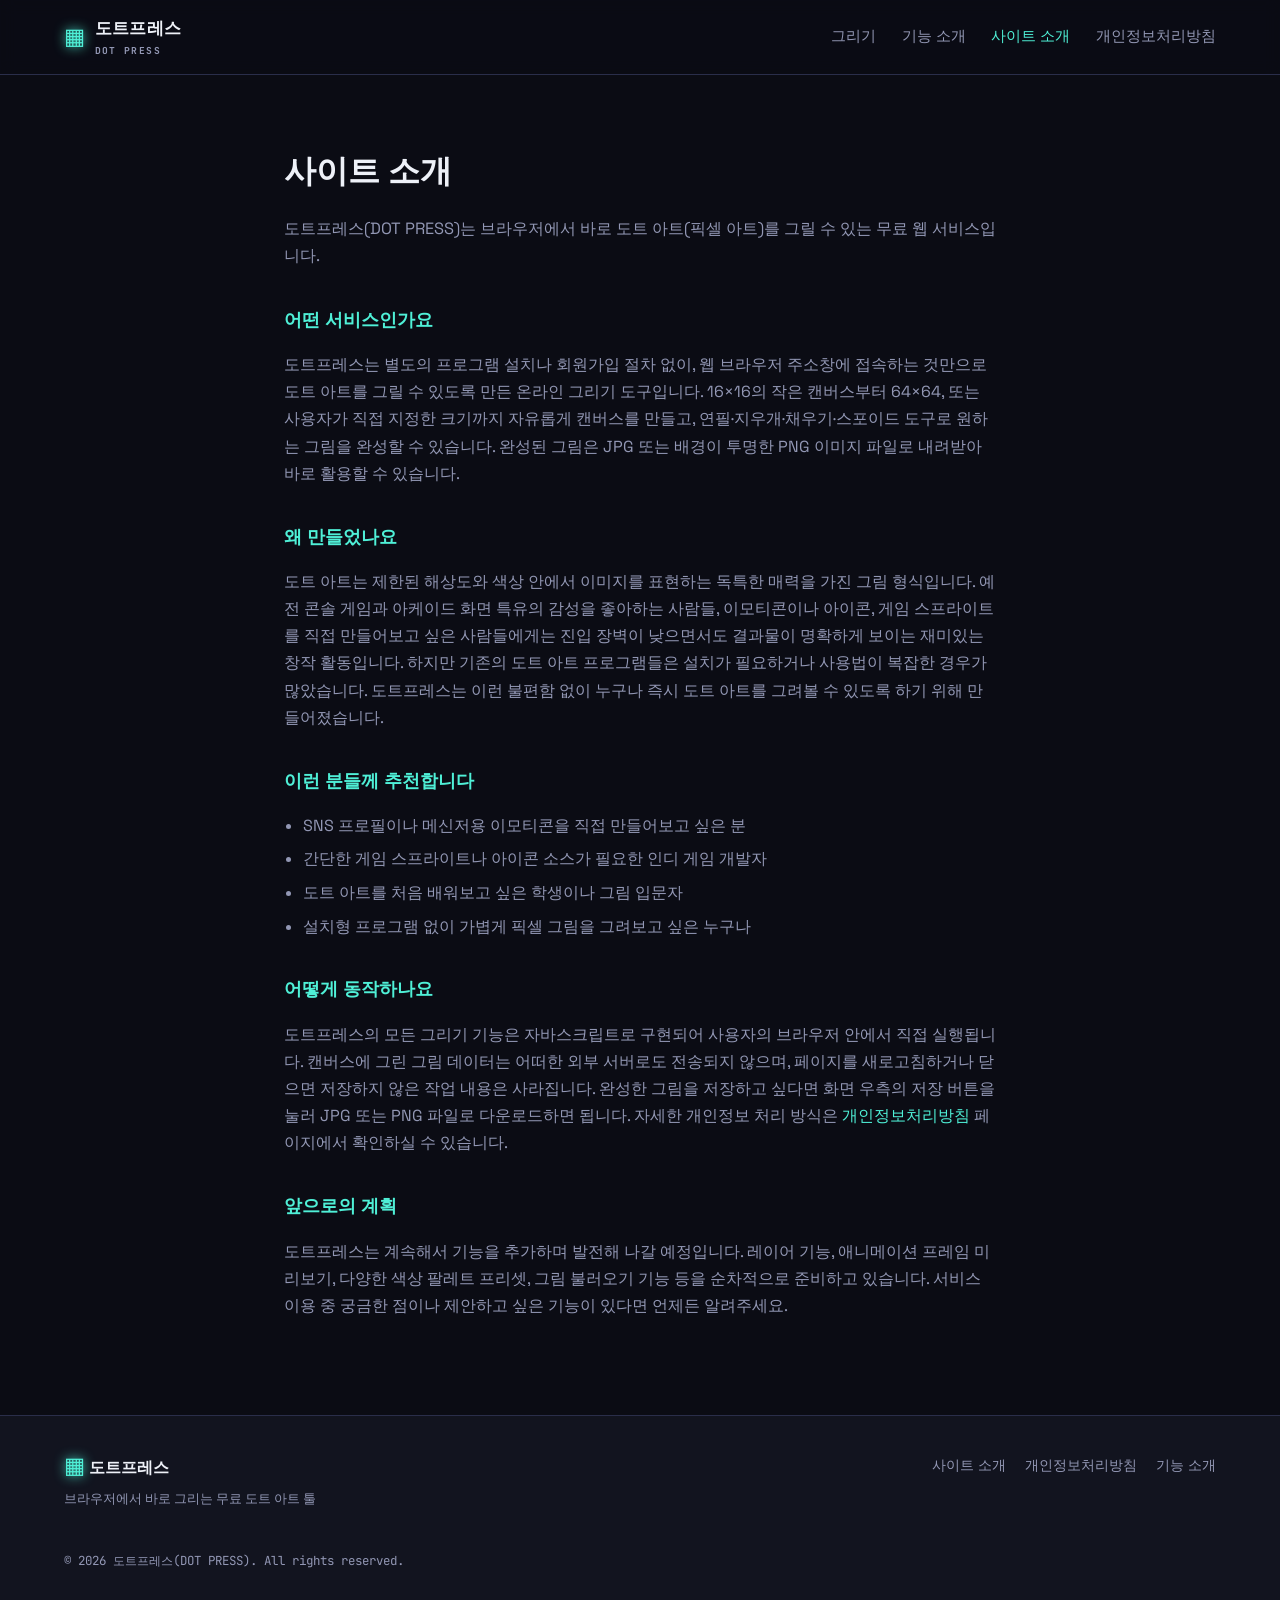
==== about.html @ c0f04114 "Add files via upload" ====
<!DOCTYPE html>
<html lang="ko">
<head>
<meta charset="UTF-8">
<meta name="viewport" content="width=device-width, initial-scale=1.0">
<title>사이트 소개 | 도트프레스 - 무료 도트 아트 그리기 툴</title>
<meta name="description" content="도트프레스는 설치나 회원가입 없이 브라우저에서 바로 도트 아트를 그릴 수 있는 무료 웹 그리기 도구입니다. 서비스 소개와 만든 이유, 사용 방법을 안내합니다.">
<link rel="canonical" href="https://your-domain.com/about.html">
<link rel="icon" type="image/svg+xml" href="favicon.svg">
<link rel="manifest" href="site.webmanifest">
<meta name="theme-color" content="#0b0c14">
<link rel="preconnect" href="https://fonts.googleapis.com">
<link rel="preconnect" href="https://fonts.gstatic.com" crossorigin>
<link href="https://fonts.googleapis.com/css2?family=Press+Start+2P&family=Space+Grotesk:wght@400;500;600;700&family=JetBrains+Mono:wght@400;500;700&display=swap" rel="stylesheet">
<link rel="stylesheet" href="style.css">
</head>
<body>

<header class="site-header">
  <div class="header-inner">
    <a href="index.html" class="logo" aria-label="도트프레스 홈">
      <span class="logo-mark" aria-hidden="true">▦</span>
      <span class="logo-text">도트프레스<span class="logo-sub">DOT PRESS</span></span>
    </a>
    <button class="nav-toggle" id="navToggle" aria-expanded="false" aria-controls="siteNav">
      <span></span><span></span><span></span>
      <span class="sr-only">메뉴 열기</span>
    </button>
    <nav class="site-nav" id="siteNav">
      <a href="index.html#stage">그리기</a>
      <a href="index.html#features">기능 소개</a>
      <a href="about.html" class="is-current">사이트 소개</a>
      <a href="privacy.html">개인정보처리방침</a>
    </nav>
  </div>
</header>

<main class="doc-page">
  <h1>사이트 소개</h1>
  <p class="doc-lead">도트프레스(DOT PRESS)는 브라우저에서 바로 도트 아트(픽셀 아트)를 그릴 수 있는 무료 웹 서비스입니다.</p>

  <h2>어떤 서비스인가요</h2>
  <p>도트프레스는 별도의 프로그램 설치나 회원가입 절차 없이, 웹 브라우저 주소창에 접속하는 것만으로 도트 아트를 그릴 수 있도록 만든 온라인 그리기 도구입니다. 16×16의 작은 캔버스부터 64×64, 또는 사용자가 직접 지정한 크기까지 자유롭게 캔버스를 만들고, 연필·지우개·채우기·스포이드 도구로 원하는 그림을 완성할 수 있습니다. 완성된 그림은 JPG 또는 배경이 투명한 PNG 이미지 파일로 내려받아 바로 활용할 수 있습니다.</p>

  <h2>왜 만들었나요</h2>
  <p>도트 아트는 제한된 해상도와 색상 안에서 이미지를 표현하는 독특한 매력을 가진 그림 형식입니다. 예전 콘솔 게임과 아케이드 화면 특유의 감성을 좋아하는 사람들, 이모티콘이나 아이콘, 게임 스프라이트를 직접 만들어보고 싶은 사람들에게는 진입 장벽이 낮으면서도 결과물이 명확하게 보이는 재미있는 창작 활동입니다. 하지만 기존의 도트 아트 프로그램들은 설치가 필요하거나 사용법이 복잡한 경우가 많았습니다. 도트프레스는 이런 불편함 없이 누구나 즉시 도트 아트를 그려볼 수 있도록 하기 위해 만들어졌습니다.</p>

  <h2>이런 분들께 추천합니다</h2>
  <ul class="doc-list">
    <li>SNS 프로필이나 메신저용 이모티콘을 직접 만들어보고 싶은 분</li>
    <li>간단한 게임 스프라이트나 아이콘 소스가 필요한 인디 게임 개발자</li>
    <li>도트 아트를 처음 배워보고 싶은 학생이나 그림 입문자</li>
    <li>설치형 프로그램 없이 가볍게 픽셀 그림을 그려보고 싶은 누구나</li>
  </ul>

  <h2>어떻게 동작하나요</h2>
  <p>도트프레스의 모든 그리기 기능은 자바스크립트로 구현되어 사용자의 브라우저 안에서 직접 실행됩니다. 캔버스에 그린 그림 데이터는 어떠한 외부 서버로도 전송되지 않으며, 페이지를 새로고침하거나 닫으면 저장하지 않은 작업 내용은 사라집니다. 완성한 그림을 저장하고 싶다면 화면 우측의 저장 버튼을 눌러 JPG 또는 PNG 파일로 다운로드하면 됩니다. 자세한 개인정보 처리 방식은 <a href="privacy.html">개인정보처리방침</a> 페이지에서 확인하실 수 있습니다.</p>

  <h2>앞으로의 계획</h2>
  <p>도트프레스는 계속해서 기능을 추가하며 발전해 나갈 예정입니다. 레이어 기능, 애니메이션 프레임 미리보기, 다양한 색상 팔레트 프리셋, 그림 불러오기 기능 등을 순차적으로 준비하고 있습니다. 서비스 이용 중 궁금한 점이나 제안하고 싶은 기능이 있다면 언제든 알려주세요.</p>
</main>

<footer class="site-footer">
  <div class="footer-inner">
    <div class="footer-brand">
      <span class="logo-mark" aria-hidden="true">▦</span> 도트프레스
      <p>브라우저에서 바로 그리는 무료 도트 아트 툴</p>
    </div>
    <nav class="footer-nav">
      <a href="about.html">사이트 소개</a>
      <a href="privacy.html">개인정보처리방침</a>
      <a href="index.html#features">기능 소개</a>
    </nav>
    <p class="footer-copy">© <span id="yearNow">2026</span> 도트프레스(DOT PRESS). All rights reserved.</p>
  </div>
</footer>

<script src="common.js" defer></script>
</body>
</html>
---- style.css ----
/* =========================================================
   도트프레스 — 스타일시트
   테마: 레트로 아케이드 / CRT 캐비닛
   컬러 토큰, 타이포, 레이아웃, 컴포넌트 순서로 구성됨
   ========================================================= */

:root{
  /* --- color tokens --- */
  --bg:        #0b0c14;
  --bg-alt:    #12141f;
  --panel:     #171a2c;
  --panel-2:   #1d2036;
  --grid-line: #262a45;
  --border:    #2a2e4a;
  --accent-cyan:    #4ff0d7;
  --accent-cyan-dim:#2ba98f;
  --accent-magenta: #ff3ec8;
  --accent-amber:   #ffcb47;
  --text:      #eef1f8;
  --text-dim:  #9297b4;
  --danger:    #ff5c72;

  /* --- type --- */
  --font-display: 'Press Start 2P', monospace;
  --font-body: 'Space Grotesk', system-ui, sans-serif;
  --font-mono: 'JetBrains Mono', monospace;

  --radius: 10px;
}

*{ box-sizing: border-box; }
html{ scroll-behavior: smooth; }

body{
  margin:0;
  background: var(--bg);
  color: var(--text);
  font-family: var(--font-body);
  line-height: 1.7;
  -webkit-font-smoothing: antialiased;
}

img{ max-width:100%; display:block; }
a{ color: var(--accent-cyan); text-decoration: none; }
a:hover{ text-decoration: underline; }

.sr-only{
  position:absolute; width:1px; height:1px; overflow:hidden;
  clip:rect(0,0,0,0); white-space:nowrap;
}

.skip-link{
  position:absolute; left:-9999px; top:0; z-index:999;
  background:var(--accent-cyan); color:#04110d; padding:.75rem 1rem;
  border-radius:0 0 8px 0; font-family:var(--font-mono); font-weight:700;
}
.skip-link:focus{ left:0; }

:focus-visible{
  outline: 2px solid var(--accent-amber);
  outline-offset: 2px;
}

/* =========================================================
   HEADER
   ========================================================= */
.site-header{
  position: sticky; top:0; z-index: 100;
  background: rgba(11,12,20,.85);
  backdrop-filter: blur(8px);
  border-bottom: 1px solid var(--border);
}
.header-inner{
  max-width: 1200px; margin:0 auto; padding: .9rem 1.5rem;
  display:flex; align-items:center; justify-content:space-between;
  gap: 1rem;
}
.logo{ display:flex; align-items:center; gap:.6rem; color:var(--text); }
.logo:hover{ text-decoration:none; }
.logo-mark{
  color: var(--accent-cyan); font-size:1.4rem; line-height:1;
  text-shadow: 0 0 12px var(--accent-cyan);
}
.logo-text{ font-weight:700; font-size:1.05rem; letter-spacing:.02em; display:flex; flex-direction:column; }
.logo-sub{ font-family: var(--font-mono); font-size:.6rem; color: var(--text-dim); letter-spacing:.14em; }

.site-nav{ display:flex; gap:1.6rem; }
.site-nav a{ color: var(--text-dim); font-size:.92rem; font-weight:500; }
.site-nav a:hover, .site-nav a.is-current{ color: var(--accent-cyan); text-decoration:none; }

.nav-toggle{
  display:none; flex-direction:column; justify-content:center; gap:5px;
  width:38px; height:38px; background:none; border:1px solid var(--border);
  border-radius:6px; cursor:pointer;
}
.nav-toggle span{ display:block; height:2px; background:var(--text); border-radius:2px; }

/* =========================================================
   HERO
   ========================================================= */
.hero{
  position:relative; overflow:hidden;
  max-width:900px; margin: 0 auto; padding: 4.5rem 1.5rem 3rem;
  text-align:center;
}
.crt-noise{
  position:absolute; inset:-20%; z-index:-1; opacity:.5;
  background:
    radial-gradient(circle at 20% 20%, rgba(79,240,215,.10), transparent 40%),
    radial-gradient(circle at 80% 30%, rgba(255,62,200,.10), transparent 45%);
}
.eyebrow{
  font-family: var(--font-mono); color: var(--accent-amber);
  letter-spacing:.18em; font-size:.72rem; margin:0 0 1.1rem;
}
.hero-title{
  font-family: var(--font-body); font-weight:700;
  font-size: clamp(1.7rem, 4.2vw, 2.7rem);
  line-height:1.35; margin:0 0 1.1rem;
}
.hero-sub{
  color: var(--text-dim); font-size:1.02rem; max-width:640px; margin: 0 auto 1.8rem;
}
.press-start{
  display:inline-block; font-family: var(--font-display); font-size:.78rem;
  color: var(--bg); background: var(--accent-cyan); padding: .95rem 1.6rem;
  border-radius:6px; box-shadow: 0 0 0 3px rgba(79,240,215,.18), 0 8px 24px rgba(79,240,215,.25);
  animation: blink-start 1.6s steps(1) infinite;
}
.press-start:hover{ text-decoration:none; filter:brightness(1.08); }
@keyframes blink-start{
  0%, 55%{ opacity:1; } 56%, 100%{ opacity:.72; }
}
@media (prefers-reduced-motion: reduce){
  .press-start{ animation:none; }
  html{ scroll-behavior:auto; }
}

/* =========================================================
   STAGE — 그리기 도구 (아케이드 캐비닛)
   ========================================================= */
.stage{ padding: 1rem 1.5rem 5rem; }
.cabinet{
  max-width:1200px; margin:0 auto;
  display:grid;
  grid-template-columns: 220px minmax(0,1fr) 240px;
  gap: 1.1rem;
  background: linear-gradient(180deg, var(--panel-2), var(--panel));
  border: 1px solid var(--border);
  border-radius: 18px;
  padding: 1.2rem;
  box-shadow: 0 30px 60px -30px rgba(0,0,0,.6);
}
.panel{ display:flex; flex-direction:column; gap:1.1rem; }
.panel-block{
  background: rgba(255,255,255,.02);
  border:1px solid var(--border);
  border-radius: var(--radius);
  padding: .9rem;
}
.panel-title{
  font-family: var(--font-mono); font-size:.68rem; letter-spacing:.12em;
  color: var(--text-dim); text-transform:uppercase; margin:0 0 .7rem;
}

/* tool buttons */
.tool-grid{ display:grid; grid-template-columns: 1fr 1fr; gap:.5rem; }
.tool-btn{
  display:flex; flex-direction:column; align-items:center; gap:.25rem;
  background: var(--bg-alt); color: var(--text-dim);
  border:1px solid var(--border); border-radius:8px;
  padding:.6rem .3rem; font-family: var(--font-body); font-size:.72rem;
  cursor:pointer; transition: all .15s ease;
}
.tool-icon{ font-size:1.05rem; }
.tool-btn:hover{ border-color: var(--accent-cyan); color:var(--text); }
.tool-btn.is-active{
  background: rgba(79,240,215,.12); border-color: var(--accent-cyan); color: var(--accent-cyan);
  box-shadow: 0 0 0 1px rgba(79,240,215,.25) inset;
}

/* color */
.current-color-row{ display:flex; align-items:center; gap:.6rem; margin-bottom:.7rem; }
#colorPicker{
  width:42px; height:42px; border:2px solid var(--border); border-radius:8px;
  background:none; padding:0; cursor:pointer;
}
.current-color-label{ font-size:.82rem; color:var(--text-dim); }
.palette{ display:grid; grid-template-columns: repeat(6, 1fr); gap:.35rem; margin-bottom:.8rem; }
.swatch{
  width:100%; aspect-ratio:1; border-radius:5px; border:2px solid transparent;
  cursor:pointer; padding:0;
}
.swatch.is-active{ border-color: var(--text); }
.recent-row{ display:flex; align-items:center; gap:.5rem; }
.recent-label{ font-size:.68rem; color:var(--text-dim); font-family:var(--font-mono); }
.recent-colors{ display:flex; gap:.3rem; flex-wrap:wrap; }
.recent-colors .swatch{ width:20px; height:20px; }

/* buttons general */
.btn-row{ display:flex; gap:.5rem; margin-bottom:.6rem; }
.btn-ghost{
  flex:1; background: var(--bg-alt); color: var(--text);
  border:1px solid var(--border); border-radius:8px; padding:.55rem .4rem;
  font-family: var(--font-body); font-size:.8rem; cursor:pointer; transition: all .15s ease;
}
.btn-ghost:hover{ border-color: var(--accent-cyan); color:var(--accent-cyan); }
.btn-ghost.small{ padding:.4rem .6rem; flex:none; }
.btn-danger{ width:100%; color: var(--danger); }
.btn-danger:hover{ border-color: var(--danger); color:var(--danger); }

.btn-primary{
  width:100%; background: var(--accent-cyan); color:#04110d; border:none;
  border-radius:8px; padding:.75rem; font-weight:700; font-size:.88rem;
  cursor:pointer; margin-bottom:.6rem; transition: filter .15s ease;
}
.btn-primary:hover{ filter:brightness(1.08); }
.btn-secondary{
  width:100%; background: transparent; color: var(--accent-magenta);
  border:1px solid var(--accent-magenta); border-radius:8px; padding:.7rem;
  font-weight:600; font-size:.82rem; cursor:pointer;
}
.btn-secondary:hover{ background: rgba(255,62,200,.08); }

/* screen / canvas */
.screen-wrap{ display:flex; flex-direction:column; align-items:center; gap:.8rem; min-width:0; }
.screen-bezel{
  position:relative; width:100%; background:#04050a; border-radius:14px;
  border: 1px solid var(--border); padding: .8rem;
  box-shadow: inset 0 0 40px rgba(0,0,0,.7);
}
.hud{
  display:flex; justify-content:space-between; gap:.5rem;
  font-family: var(--font-mono); font-size:.68rem; color: var(--accent-cyan);
  padding: 0 .2rem .6rem; letter-spacing:.03em; flex-wrap:wrap;
}
.canvas-viewport{
  width:100%; aspect-ratio:1; display:flex; align-items:center; justify-content:center;
  overflow:auto; background:
    linear-gradient(45deg, #10121c 25%, transparent 25%) 0 0/16px 16px,
    linear-gradient(-45deg, #10121c 25%, transparent 25%) 0 0/16px 16px,
    linear-gradient(45deg, transparent 75%, #10121c 75%) 0 0/16px 16px,
    linear-gradient(-45deg, transparent 75%, #10121c 75%) 0 0/16px 16px,
    #0a0b13;
  border-radius:8px;
}
#pixelCanvas{
  image-rendering: pixelated; image-rendering: crisp-edges;
  touch-action: none; cursor: crosshair;
  box-shadow: 0 0 30px rgba(79,240,215,.12);
}
.screen-scanlines{
  position:absolute; inset:.8rem; pointer-events:none; border-radius:8px;
  background: repeating-linear-gradient(
    0deg, rgba(0,0,0,.18), rgba(0,0,0,.18) 1px, transparent 1px, transparent 3px
  );
  mix-blend-mode: multiply;
}

.zoom-row{ display:flex; align-items:center; gap:.6rem; width:100%; max-width:420px; }
.zoom-row input[type="range"]{ flex:1; accent-color: var(--accent-cyan); }
.grid-toggle{ display:flex; align-items:center; gap:.35rem; font-size:.78rem; color:var(--text-dim); white-space:nowrap; }
.grid-toggle input{ accent-color: var(--accent-cyan); }

/* size presets */
.size-presets{ display:grid; grid-template-columns: 1fr 1fr; gap:.4rem; margin-bottom:.7rem; }
.size-btn{
  background: var(--bg-alt); color:var(--text-dim); border:1px solid var(--border);
  border-radius:7px; padding:.5rem; font-family:var(--font-mono); font-size:.72rem; cursor:pointer;
}
.size-btn:hover{ border-color:var(--accent-cyan); color:var(--text); }
.size-btn.is-active{ border-color: var(--accent-cyan); color:var(--accent-cyan); }
.custom-size{ display:flex; align-items:center; gap:.4rem; font-size:.75rem; color:var(--text-dim); flex-wrap:wrap; }
.custom-size input{
  width:52px; background: var(--bg-alt); border:1px solid var(--border); color:var(--text);
  border-radius:6px; padding:.3rem; font-family:var(--font-mono);
}
.hint{ font-size:.72rem; color: var(--text-dim); margin:.6rem 0 0; }

.scale-label{ display:block; font-size:.78rem; color:var(--text-dim); margin-bottom:.7rem; }
.scale-label select{
  display:block; width:100%; margin-top:.35rem; background: var(--bg-alt);
  color:var(--text); border:1px solid var(--border); border-radius:7px; padding:.5rem;
  font-family: var(--font-mono);
}

.stage-note{
  max-width:1200px; margin: 1.2rem auto 0; text-align:center;
  font-size:.82rem; color: var(--text-dim);
}

/* =========================================================
   SECTIONS: features / about
   ========================================================= */
.section-title{
  max-width:1200px; margin: 0 auto 2rem; padding: 0 1.5rem;
  font-size: clamp(1.4rem,3vw,1.9rem); display:flex; flex-direction:column; gap:.4rem;
}
.section-eyebrow{
  font-family: var(--font-mono); font-size:.7rem; letter-spacing:.2em;
  color: var(--accent-magenta);
}

.features{ padding: 3rem 0 4rem; background: var(--bg-alt); }
.stage-cards{
  max-width:1200px; margin:0 auto; padding: 0 1.5rem;
  display:grid; grid-template-columns: repeat(auto-fit, minmax(240px,1fr)); gap:1.1rem;
}
.stage-card{
  background: var(--panel); border:1px solid var(--border); border-radius: var(--radius);
  padding: 1.3rem 1.2rem; position:relative; overflow:hidden;
}
.stage-card::before{
  content:""; position:absolute; top:0; left:0; width:100%; height:3px;
  background: linear-gradient(90deg, var(--accent-cyan), var(--accent-magenta));
}
.stage-num{
  display:inline-block; font-family: var(--font-mono); font-size:.68rem;
  color: var(--accent-amber); letter-spacing:.1em; margin-bottom:.6rem;
}
.stage-card h3{ margin:.2rem 0 .5rem; font-size:1.05rem; }
.stage-card p{ margin:0; color: var(--text-dim); font-size:.92rem; }

.about{ padding: 4rem 0 5rem; }
.about-body{ max-width:760px; margin:0 auto; padding:0 1.5rem; color: var(--text-dim); }
.about-body p{ margin: 0 0 1.1rem; }
.about-body strong{ color: var(--text); }

/* =========================================================
   DOC PAGES (about.html 상세 / privacy.html)
   ========================================================= */
.doc-page{ max-width: 760px; margin: 0 auto; padding: 3rem 1.5rem 5rem; }
.doc-page h1{ font-size: clamp(1.5rem,3.4vw,2rem); margin-bottom:.6rem; }
.doc-lead{ color: var(--text-dim); font-size:1.02rem; }
.doc-meta{ font-family: var(--font-mono); font-size:.78rem; color: var(--text-dim); margin-bottom:2rem; }
.doc-page h2{ font-size:1.15rem; margin: 2.1rem 0 .8rem; color: var(--accent-cyan); }
.doc-page p{ color: var(--text-dim); }
.doc-list{ color: var(--text-dim); padding-left:1.2rem; }
.doc-list li{ margin-bottom:.4rem; }

/* =========================================================
   FOOTER
   ========================================================= */
.site-footer{ border-top:1px solid var(--border); background: var(--bg-alt); }
.footer-inner{
  max-width:1200px; margin:0 auto; padding: 2.4rem 1.5rem;
  display:flex; flex-wrap:wrap; gap:1.5rem; justify-content:space-between; align-items:flex-start;
}
.footer-brand{ font-weight:700; }
.footer-brand p{ font-weight:400; color:var(--text-dim); font-size:.82rem; margin:.4rem 0 0; }
.footer-nav{ display:flex; gap:1.2rem; flex-wrap:wrap; }
.footer-nav a{ color: var(--text-dim); font-size:.86rem; }
.footer-copy{ width:100%; color: var(--text-dim); font-size:.78rem; margin-top:1rem; font-family: var(--font-mono); }

/* =========================================================
   RESPONSIVE
   ========================================================= */
@media (max-width: 980px){
  .cabinet{ grid-template-columns: 1fr; }
  .panel-left, .panel-right{ flex-direction:row; flex-wrap:wrap; }
  .panel-left .panel-block, .panel-right .panel-block{ flex:1 1 220px; }
}

@media (max-width: 720px){
  .site-nav{
    position:absolute; top:100%; left:0; right:0; background: var(--bg);
    flex-direction:column; padding:1rem 1.5rem; border-bottom:1px solid var(--border);
    display:none;
  }
  .site-nav.is-open{ display:flex; }
  .nav-toggle{ display:flex; }
  .panel-left, .panel-right{ flex-direction:column; }
}
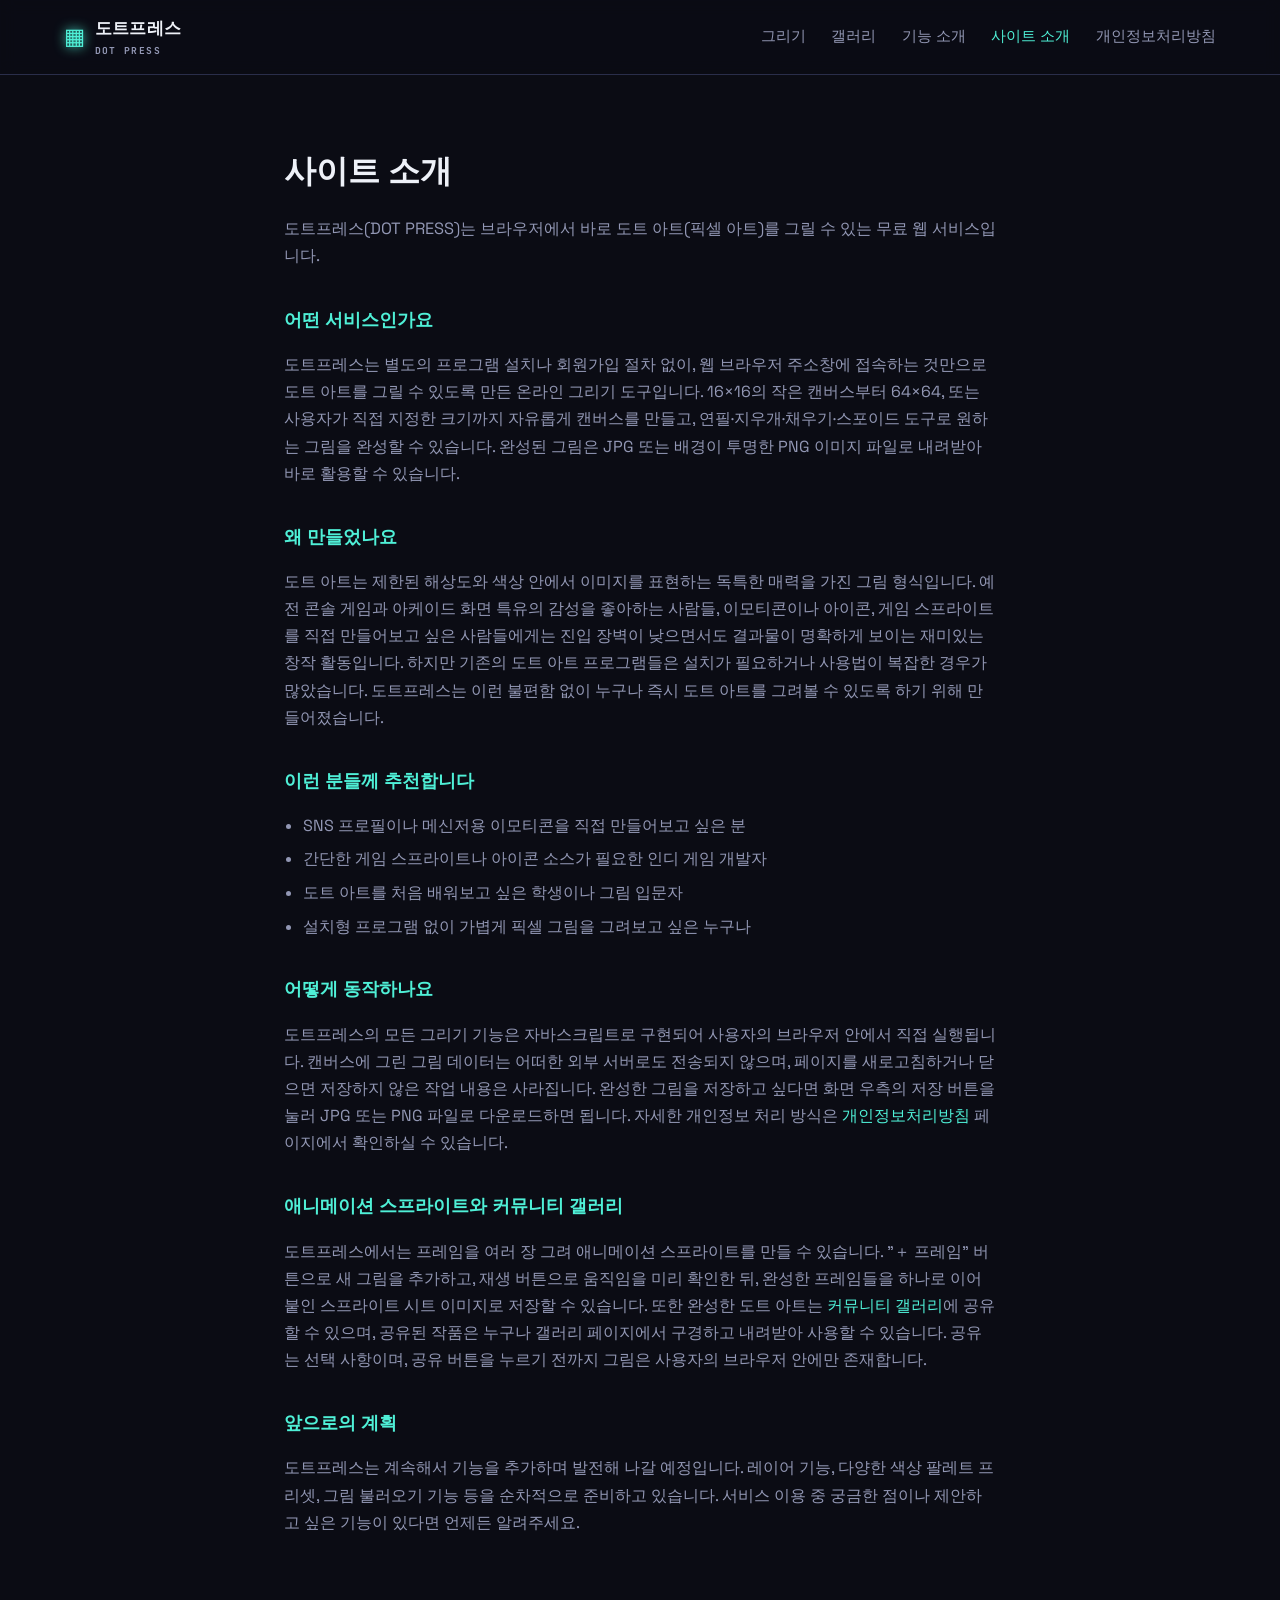
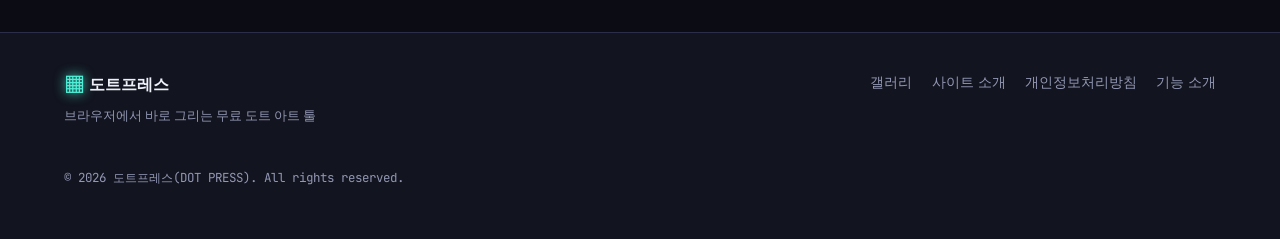
==== commit 276d86df: "Add files via upload" ====
--- a/about.html
+++ b/about.html
@@ -28,6 +28,7 @@
     </button>
     <nav class="site-nav" id="siteNav">
       <a href="index.html#stage">그리기</a>
+      <a href="gallery.html">갤러리</a>
       <a href="index.html#features">기능 소개</a>
       <a href="about.html" class="is-current">사이트 소개</a>
       <a href="privacy.html">개인정보처리방침</a>
@@ -56,8 +57,11 @@
   <h2>어떻게 동작하나요</h2>
   <p>도트프레스의 모든 그리기 기능은 자바스크립트로 구현되어 사용자의 브라우저 안에서 직접 실행됩니다. 캔버스에 그린 그림 데이터는 어떠한 외부 서버로도 전송되지 않으며, 페이지를 새로고침하거나 닫으면 저장하지 않은 작업 내용은 사라집니다. 완성한 그림을 저장하고 싶다면 화면 우측의 저장 버튼을 눌러 JPG 또는 PNG 파일로 다운로드하면 됩니다. 자세한 개인정보 처리 방식은 <a href="privacy.html">개인정보처리방침</a> 페이지에서 확인하실 수 있습니다.</p>
 
+  <h2>애니메이션 스프라이트와 커뮤니티 갤러리</h2>
+  <p>도트프레스에서는 프레임을 여러 장 그려 애니메이션 스프라이트를 만들 수 있습니다. "＋ 프레임" 버튼으로 새 그림을 추가하고, 재생 버튼으로 움직임을 미리 확인한 뒤, 완성한 프레임들을 하나로 이어붙인 스프라이트 시트 이미지로 저장할 수 있습니다. 또한 완성한 도트 아트는 <a href="gallery.html">커뮤니티 갤러리</a>에 공유할 수 있으며, 공유된 작품은 누구나 갤러리 페이지에서 구경하고 내려받아 사용할 수 있습니다. 공유는 선택 사항이며, 공유 버튼을 누르기 전까지 그림은 사용자의 브라우저 안에만 존재합니다.</p>
+
   <h2>앞으로의 계획</h2>
-  <p>도트프레스는 계속해서 기능을 추가하며 발전해 나갈 예정입니다. 레이어 기능, 애니메이션 프레임 미리보기, 다양한 색상 팔레트 프리셋, 그림 불러오기 기능 등을 순차적으로 준비하고 있습니다. 서비스 이용 중 궁금한 점이나 제안하고 싶은 기능이 있다면 언제든 알려주세요.</p>
+  <p>도트프레스는 계속해서 기능을 추가하며 발전해 나갈 예정입니다. 레이어 기능, 다양한 색상 팔레트 프리셋, 그림 불러오기 기능 등을 순차적으로 준비하고 있습니다. 서비스 이용 중 궁금한 점이나 제안하고 싶은 기능이 있다면 언제든 알려주세요.</p>
 </main>
 
 <footer class="site-footer">
@@ -67,6 +71,7 @@
       <p>브라우저에서 바로 그리는 무료 도트 아트 툴</p>
     </div>
     <nav class="footer-nav">
+      <a href="gallery.html">갤러리</a>
       <a href="about.html">사이트 소개</a>
       <a href="privacy.html">개인정보처리방침</a>
       <a href="index.html#features">기능 소개</a>
--- a/style.css
+++ b/style.css
@@ -284,6 +284,42 @@
   font-family: var(--font-mono);
 }
 
+/* 프레임(애니메이션) 타임라인 */
+.frame-strip{
+  width:100%; max-width:420px; display:flex; flex-direction:column; gap:.6rem;
+  background: rgba(255,255,255,.02); border:1px solid var(--border);
+  border-radius: var(--radius); padding:.7rem;
+}
+.frame-list{ display:flex; gap:.4rem; flex-wrap:wrap; }
+.frame-thumb{
+  display:flex; flex-direction:column; align-items:center; gap:.2rem;
+  background: var(--bg-alt); border:1px solid var(--border); border-radius:6px;
+  padding:.3rem; cursor:pointer;
+}
+.frame-thumb canvas{
+  width:36px; height:36px; image-rendering: pixelated; border-radius:3px;
+  background:
+    linear-gradient(45deg, #10121c 25%, transparent 25%) 0 0/8px 8px,
+    linear-gradient(-45deg, #10121c 25%, transparent 25%) 0 0/8px 8px,
+    linear-gradient(45deg, transparent 75%, #10121c 75%) 0 0/8px 8px,
+    linear-gradient(-45deg, transparent 75%, #10121c 75%) 0 0/8px 8px,
+    #0a0b13;
+}
+.frame-thumb span{ font-family: var(--font-mono); font-size:.62rem; color: var(--text-dim); }
+.frame-thumb.is-active{ border-color: var(--accent-cyan); }
+.frame-thumb.is-active span{ color: var(--accent-cyan); }
+.frame-actions{ display:flex; align-items:center; gap:.4rem; flex-wrap:wrap; }
+.frame-sep{ width:1px; height:22px; background: var(--border); margin:0 .2rem; }
+.playback-row{ display:flex; align-items:center; gap:.6rem; }
+.fps-label{
+  display:flex; align-items:center; gap:.4rem; font-size:.72rem; color: var(--text-dim);
+  font-family: var(--font-mono);
+}
+.fps-label input{
+  width:52px; background: var(--bg-alt); border:1px solid var(--border); color:var(--text);
+  border-radius:6px; padding:.3rem; font-family: var(--font-mono);
+}
+
 .stage-note{
   max-width:1200px; margin: 1.2rem auto 0; text-align:center;
   font-size:.82rem; color: var(--text-dim);
@@ -337,6 +373,48 @@
 .doc-page p{ color: var(--text-dim); }
 .doc-list{ color: var(--text-dim); padding-left:1.2rem; }
 .doc-list li{ margin-bottom:.4rem; }
+
+/* =========================================================
+   GALLERY PAGE
+   ========================================================= */
+.doc-page.gallery-page{ max-width: 1100px; }
+.gallery-page .hint{ margin-bottom:1.6rem; }
+.gallery-status{
+  text-align:center; color: var(--text-dim); font-family: var(--font-mono);
+  font-size:.85rem; padding: 2rem 0;
+}
+.gallery-grid{
+  display:grid; grid-template-columns: repeat(auto-fill, minmax(180px,1fr)); gap:1rem;
+  margin: 0 0 3rem;
+}
+.gallery-card{
+  background: var(--panel); border:1px solid var(--border); border-radius: var(--radius);
+  overflow:hidden; display:flex; flex-direction:column;
+}
+.gallery-thumb{
+  aspect-ratio:1; display:flex; align-items:center; justify-content:center;
+  background:
+    linear-gradient(45deg, #10121c 25%, transparent 25%) 0 0/16px 16px,
+    linear-gradient(-45deg, #10121c 25%, transparent 25%) 0 0/16px 16px,
+    linear-gradient(45deg, transparent 75%, #10121c 75%) 0 0/16px 16px,
+    linear-gradient(-45deg, transparent 75%, #10121c 75%) 0 0/16px 16px,
+    #0a0b13;
+}
+.gallery-thumb img{ width:100%; height:100%; object-fit:contain; image-rendering: pixelated; }
+.gallery-card h3{
+  margin:.7rem .8rem 0; font-size:.92rem; color: var(--text);
+  white-space:nowrap; overflow:hidden; text-overflow:ellipsis;
+}
+.gallery-meta{
+  margin:.3rem .8rem 0; font-size:.72rem; color: var(--text-dim); font-family: var(--font-mono);
+}
+.gallery-actions{ display:flex; gap:.4rem; padding:.7rem .8rem .8rem; }
+.gallery-actions .btn-ghost{ flex:1; text-align:center; text-decoration:none; }
+.gallery-cta{
+  text-align:center; padding: 2rem 0; border-top:1px solid var(--border);
+}
+.gallery-cta p{ color: var(--text-dim); margin-bottom:1rem; }
+.press-start.small{ font-size:.66rem; padding:.7rem 1.2rem; }
 
 /* =========================================================
    FOOTER
